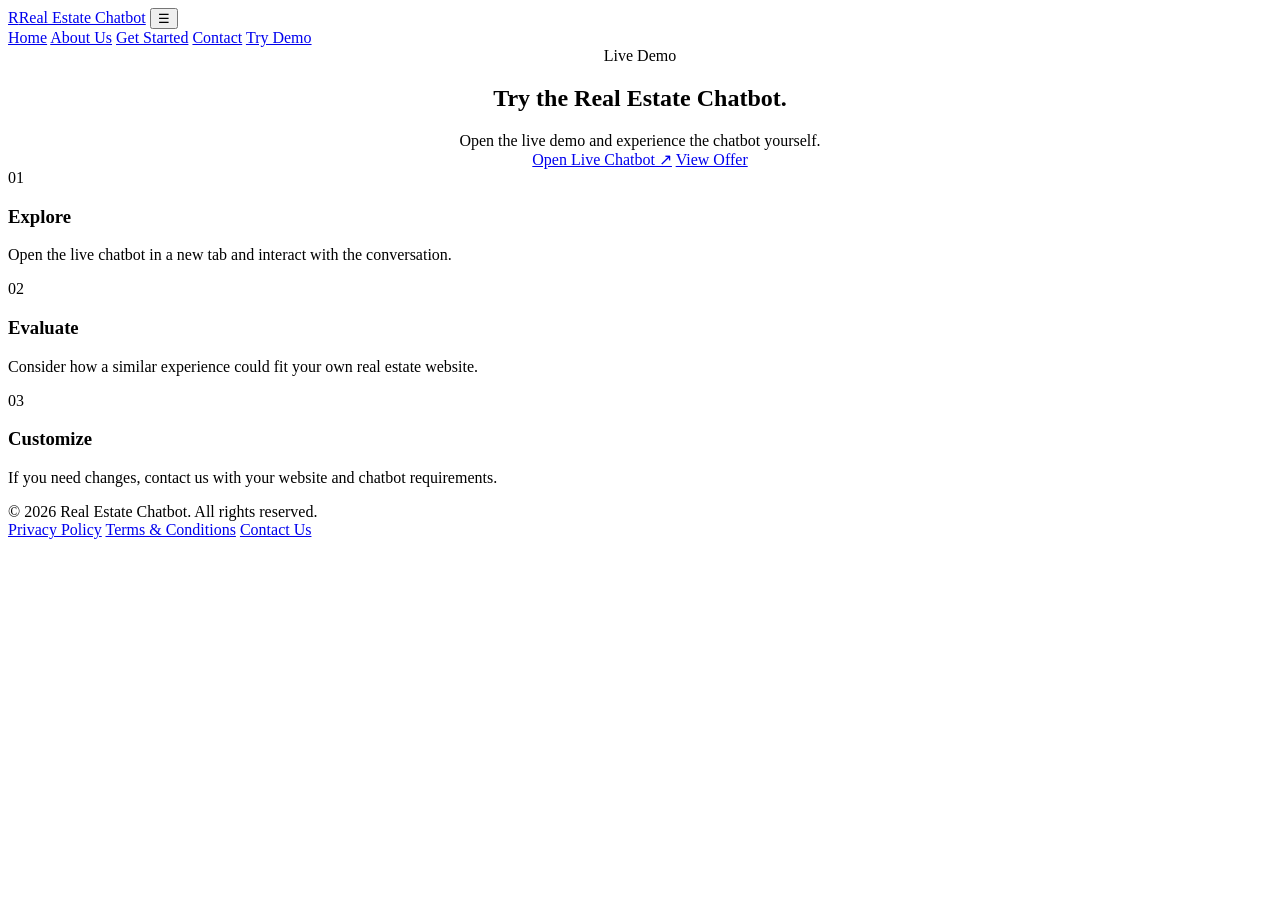
==== demo.html @ 0861ea69 "Add files via upload" ====
<!DOCTYPE html>
<html lang="en">
<head>
<meta charset="UTF-8">
<meta name="viewport" content="width=device-width, initial-scale=1.0">
<meta name="description" content="Real Estate Chatbot — interactive website chatbot solutions for real estate businesses.">
<title>Try Demo | Real Estate Chatbot</title>
<link rel="stylesheet" href="style.css">
</head>
<body>

<header class="navbar">
  <div class="container nav-inner">
    <a class="logo" href="index.html"><span class="logo-mark">R</span><span>Real Estate Chatbot</span></a>
    <button class="menu-btn" aria-label="Open navigation" onclick="toggleMenu()">☰</button>
    <nav class="nav-links" id="navLinks">
      <a class="" href="index.html">Home</a>
      <a class="" href="about.html">About Us</a>
      <a class="" href="sales.html">Get Started</a>
      <a class="" href="contact.html">Contact</a>
      <a class="nav-cta" href="demo.html">Try Demo</a>
    </nav>
  </div>
</header>


<main>
<section class="page-hero"><div class="container" style="text-align:center">
 <span class="eyebrow">Live Demo</span>
 <h1 style="margin-left:auto;margin-right:auto">Try the Real Estate Chatbot.</h1>
 <p style="margin:auto">Open the live demo and experience the chatbot yourself.</p>
 <div class="actions" style="justify-content:center">
  <a class="btn btn-primary" href="https://script.google.com/macros/s/AKfycbx9DxnQEvRQvDjsZqvw2F-pWsLsvAs5N7b-cck72aeVU1lw5n7c9qp4Ecl6Xw3pcSaKPQ/exec" target="_blank" rel="noopener">Open Live Chatbot ↗</a>
  <a class="btn btn-secondary" href="sales.html">View Offer</a>
 </div>
</div></section>
<section class="section"><div class="container">
 <div class="grid-3">
  <article class="card"><div class="icon">01</div><h3>Explore</h3><p>Open the live chatbot in a new tab and interact with the conversation.</p></article>
  <article class="card"><div class="icon">02</div><h3>Evaluate</h3><p>Consider how a similar experience could fit your own real estate website.</p></article>
  <article class="card"><div class="icon">03</div><h3>Customize</h3><p>If you need changes, contact us with your website and chatbot requirements.</p></article>
 </div>
</div></section>
</main>


<footer>
  <div class="container footer-inner">
    <div>© 2026 Real Estate Chatbot. All rights reserved.</div>
    <div class="footer-links">
      <a href="privacy.html">Privacy Policy</a>
      <a href="terms.html">Terms &amp; Conditions</a>
      <a href="contact.html">Contact Us</a>
    </div>
  </div>
</footer>
<script>
function toggleMenu(){document.getElementById('navLinks').classList.toggle('open')}
document.querySelectorAll('.nav-links a').forEach(a=>a.addEventListener('click',()=>document.getElementById('navLinks').classList.remove('open')));
</script>

</body>
</html>
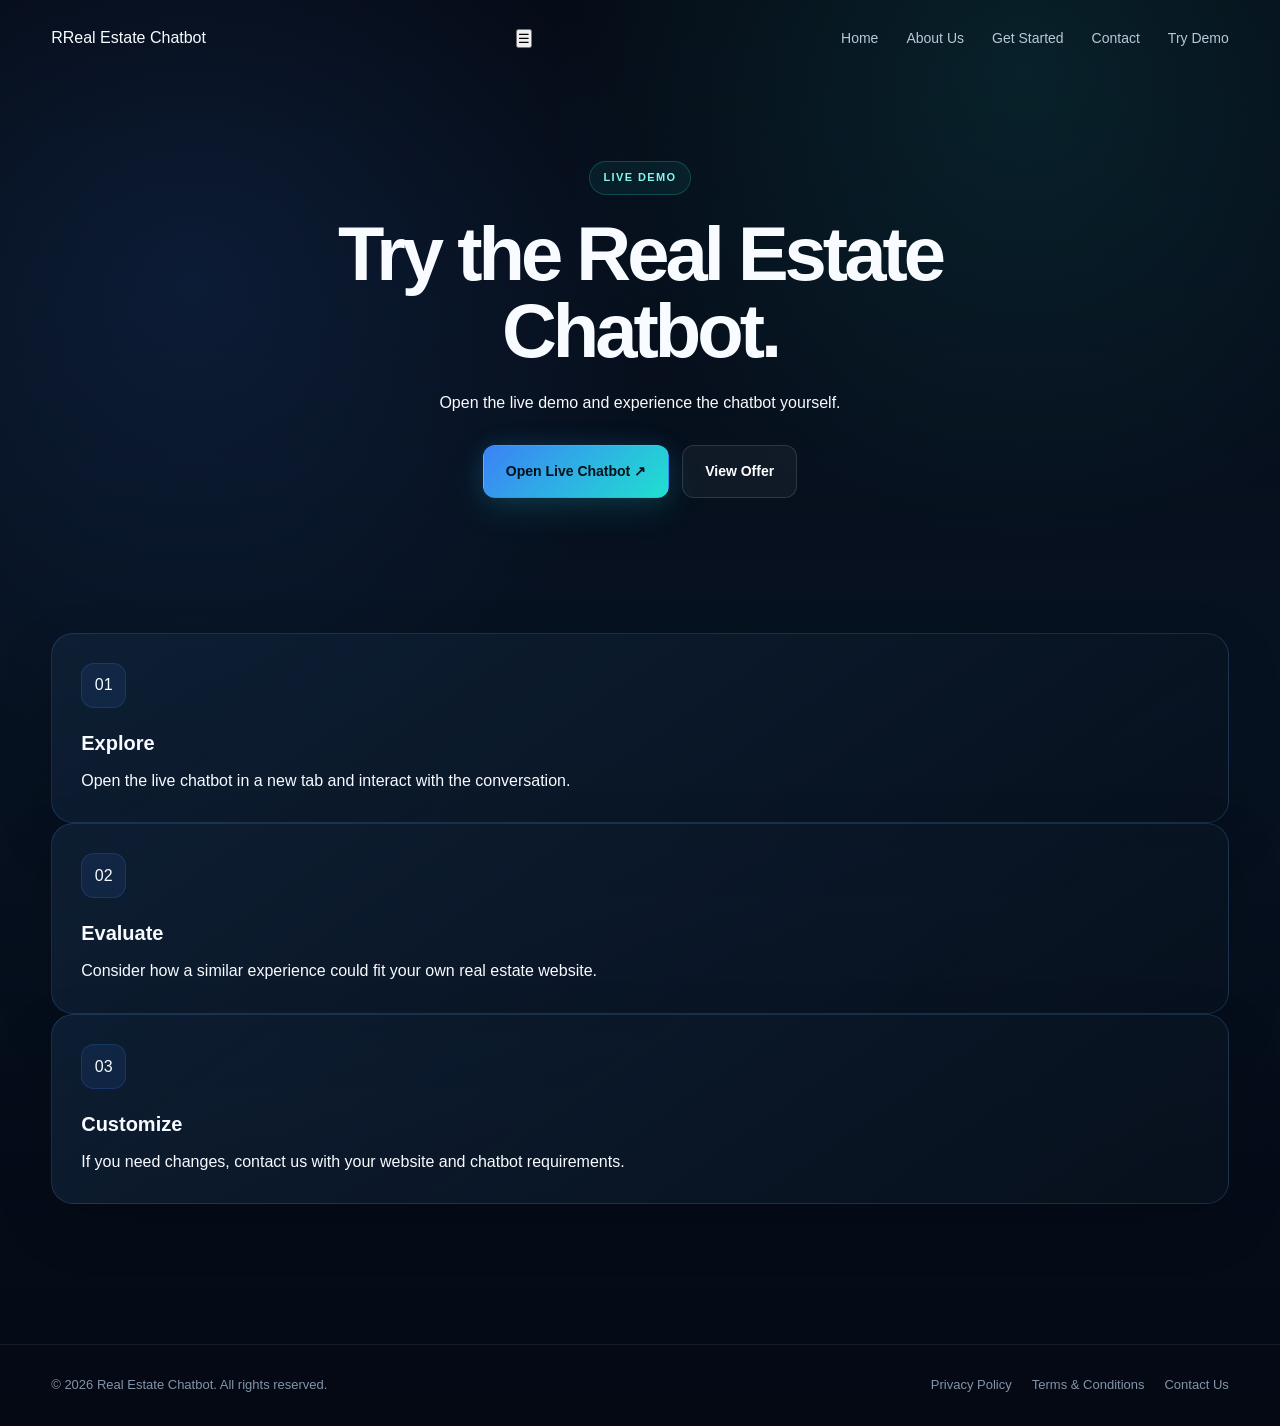
==== commit 8e9d929b: "Update demo.html" ====
--- a/demo.html
+++ b/demo.html
@@ -30,7 +30,7 @@
  <h1 style="margin-left:auto;margin-right:auto">Try the Real Estate Chatbot.</h1>
  <p style="margin:auto">Open the live demo and experience the chatbot yourself.</p>
  <div class="actions" style="justify-content:center">
-  <a class="btn btn-primary" href="https://script.google.com/macros/s/AKfycbx9DxnQEvRQvDjsZqvw2F-pWsLsvAs5N7b-cck72aeVU1lw5n7c9qp4Ecl6Xw3pcSaKPQ/exec" target="_blank" rel="noopener">Open Live Chatbot ↗</a>
+  <a class="btn btn-primary" href="index.html#lead-capture">Open Live Chatbot ↗</a>
   <a class="btn btn-secondary" href="sales.html">View Offer</a>
  </div>
 </div></section>
--- a/style.css
+++ b/style.css
@@ -0,0 +1,621 @@
+:root {
+    --bg: #050b16;
+    --bg-light: #081426;
+    --card: rgba(14, 29, 49, 0.78);
+    --card-border: rgba(95, 166, 255, 0.18);
+    --blue: #3b82f6;
+    --cyan: #20e0d0;
+    --white: #f8fbff;
+    --text: #d9e4f1;
+    --muted: #91a3b8;
+    --max: 1180px;
+}
+
+* {
+    box-sizing: border-box;
+    margin: 0;
+    padding: 0;
+}
+
+html {
+    scroll-behavior: smooth;
+}
+
+body {
+    background:
+        radial-gradient(circle at 80% 5%, rgba(32, 224, 208, 0.10), transparent 28%),
+        radial-gradient(circle at 15% 20%, rgba(59, 130, 246, 0.12), transparent 30%),
+        linear-gradient(180deg, #050b16 0%, #071221 50%, #040914 100%);
+    color: var(--white);
+    font-family: Inter, Arial, Helvetica, sans-serif;
+    line-height: 1.6;
+    min-height: 100vh;
+}
+
+a {
+    text-decoration: none;
+    color: inherit;
+}
+
+.container {
+    width: min(var(--max), 92%);
+    margin: auto;
+}
+
+/* =========================
+   NAVIGATION
+========================= */
+
+.nav {
+    position: sticky;
+    top: 0;
+    z-index: 1000;
+    background: rgba(4, 10, 20, 0.82);
+    backdrop-filter: blur(18px);
+    border-bottom: 1px solid rgba(255,255,255,0.07);
+}
+
+.nav-inner {
+    min-height: 76px;
+    display: flex;
+    align-items: center;
+    justify-content: space-between;
+    gap: 25px;
+}
+
+.brand {
+    font-size: 20px;
+    font-weight: 800;
+    letter-spacing: -0.5px;
+}
+
+.brand span {
+    color: var(--cyan);
+}
+
+.nav-links {
+    display: flex;
+    align-items: center;
+    gap: 28px;
+}
+
+.nav-links a {
+    color: #b9c7d8;
+    font-size: 14px;
+    transition: 0.25s ease;
+}
+
+.nav-links a:hover {
+    color: white;
+}
+
+.menu {
+    display: none;
+    border: 1px solid var(--card-border);
+    background: rgba(255,255,255,0.04);
+    color: white;
+    border-radius: 10px;
+    padding: 9px 12px;
+    font-size: 18px;
+    cursor: pointer;
+}
+
+/* =========================
+   BUTTONS
+========================= */
+
+.btn {
+    display: inline-flex;
+    align-items: center;
+    justify-content: center;
+    padding: 14px 22px;
+    border-radius: 12px;
+    font-weight: 750;
+    font-size: 14px;
+    transition: all 0.25s ease;
+    cursor: pointer;
+    border: 1px solid transparent;
+}
+
+.btn-primary {
+    color: #031018;
+    background: linear-gradient(
+        135deg,
+        #3b82f6,
+        #20e0d0
+    );
+    box-shadow:
+        0 10px 35px rgba(32, 224, 208, 0.15),
+        0 0 25px rgba(59, 130, 246, 0.12);
+}
+
+.btn-primary:hover {
+    transform: translateY(-3px);
+    box-shadow:
+        0 15px 40px rgba(32, 224, 208, 0.22);
+}
+
+.btn-secondary {
+    color: white;
+    background: rgba(255,255,255,0.045);
+    border-color: rgba(255,255,255,0.12);
+}
+
+.btn-secondary:hover {
+    background: rgba(255,255,255,0.08);
+    transform: translateY(-3px);
+}
+
+/* =========================
+   HERO
+========================= */
+
+.hero {
+    padding: 100px 0 90px;
+}
+
+.hero-grid {
+    display: grid;
+    grid-template-columns: 1.05fr 0.95fr;
+    gap: 65px;
+    align-items: center;
+}
+
+.eyebrow {
+    display: inline-flex;
+    align-items: center;
+    padding: 7px 13px;
+    border-radius: 50px;
+    background: rgba(32,224,208,0.07);
+    border: 1px solid rgba(32,224,208,0.22);
+    color: #83f7ed;
+    font-size: 11px;
+    font-weight: 800;
+    letter-spacing: 1.4px;
+    text-transform: uppercase;
+}
+
+h1 {
+    margin: 20px 0;
+    font-size: clamp(45px, 6vw, 76px);
+    line-height: 1.02;
+    letter-spacing: -4px;
+    max-width: 750px;
+}
+
+.lead {
+    max-width: 650px;
+    color: var(--muted);
+    font-size: 19px;
+    line-height: 1.7;
+}
+
+.actions {
+    display: flex;
+    flex-wrap: wrap;
+    gap: 13px;
+    margin-top: 30px;
+}
+
+/* =========================
+   CHATBOT VISUAL
+========================= */
+
+.visual {
+    padding: 15px;
+    border-radius: 28px;
+    background:
+        linear-gradient(
+            145deg,
+            rgba(20, 45, 75, 0.85),
+            rgba(6, 15, 27, 0.96)
+        );
+    border: 1px solid rgba(97,174,255,0.2);
+    box-shadow:
+        0 35px 90px rgba(0,0,0,0.45),
+        0 0 60px rgba(32,224,208,0.05);
+}
+
+.window {
+    background: #07121f;
+    border: 1px solid rgba(255,255,255,0.08);
+    border-radius: 20px;
+    overflow: hidden;
+}
+
+.window-top {
+    height: 44px;
+    display: flex;
+    align-items: center;
+    gap: 7px;
+    padding: 0 15px;
+    border-bottom: 1px solid rgba(255,255,255,0.07);
+    color: #73859b;
+    font-size: 11px;
+}
+
+.dot {
+    width: 8px;
+    height: 8px;
+    border-radius: 50%;
+    background: #52667e;
+}
+
+.chat {
+    padding: 22px;
+}
+
+.chat-head {
+    display: flex;
+    justify-content: space-between;
+    align-items: center;
+    margin-bottom: 22px;
+}
+
+.online {
+    color: var(--cyan);
+    font-size: 11px;
+}
+
+.bubble {
+    max-width: 82%;
+    padding: 13px 15px;
+    margin: 11px 0;
+    border-radius: 15px;
+    font-size: 13px;
+}
+
+.bot {
+    background: #10243a;
+    border: 1px solid rgba(92,168,255,0.12);
+    color: #d9e8f7;
+}
+
+.user {
+    margin-left: auto;
+    color: #04121a;
+    background: linear-gradient(
+        135deg,
+        #3b82f6,
+        #20e0d0
+    );
+}
+
+.input {
+    margin-top: 20px;
+    padding: 12px;
+    border-radius: 11px;
+    border: 1px solid rgba(255,255,255,0.08);
+    color: #63778d;
+    font-size: 12px;
+}
+
+/* =========================
+   SECTIONS
+========================= */
+
+.section {
+    padding: 90px 0;
+}
+
+.section-head {
+    max-width: 720px;
+    margin-bottom: 40px;
+}
+
+.section h2 {
+    font-size: clamp(32px, 4vw, 48px);
+    line-height: 1.1;
+    letter-spacing: -2px;
+    margin-bottom: 14px;
+}
+
+.muted {
+    color: var(--muted);
+}
+
+/* =========================
+   CARDS
+========================= */
+
+.grid3 {
+    display: grid;
+    grid-template-columns: repeat(3, 1fr);
+    gap: 20px;
+}
+
+.grid2 {
+    display: grid;
+    grid-template-columns: repeat(2, 1fr);
+    gap: 20px;
+}
+
+.card {
+    padding: 29px;
+    border-radius: 22px;
+    background:
+        linear-gradient(
+            145deg,
+            rgba(16,34,56,0.78),
+            rgba(8,18,31,0.72)
+        );
+    border: 1px solid var(--card-border);
+    box-shadow: 0 20px 55px rgba(0,0,0,0.15);
+    transition: 0.25s ease;
+}
+
+.card:hover {
+    transform: translateY(-5px);
+    border-color: rgba(53,224,208,0.28);
+}
+
+.card h3 {
+    margin-bottom: 9px;
+    font-size: 20px;
+}
+
+.icon {
+    width: 45px;
+    height: 45px;
+    display: grid;
+    place-items: center;
+    border-radius: 13px;
+    background: rgba(59,130,246,0.1);
+    border: 1px solid rgba(59,130,246,0.2);
+    margin-bottom: 19px;
+}
+
+/* =========================
+   STEPS
+========================= */
+
+.steps {
+    counter-reset: step;
+    display: grid;
+    gap: 17px;
+}
+
+.step {
+    position: relative;
+    padding-left: 75px;
+}
+
+.step:before {
+    counter-increment: step;
+    content: counter(step);
+    position: absolute;
+    left: 25px;
+    top: 28px;
+    width: 38px;
+    height: 38px;
+    border-radius: 12px;
+    display: grid;
+    place-items: center;
+    background: linear-gradient(
+        135deg,
+        #3b82f6,
+        #20e0d0
+    );
+    color: #031018;
+    font-weight: 900;
+}
+
+/* =========================
+   PAGE HERO
+========================= */
+
+.page-hero {
+    padding: 85px 0 45px;
+}
+
+.page-hero h1 {
+    max-width: 850px;
+}
+
+.narrow {
+    max-width: 800px;
+}
+
+/* =========================
+   OFFER
+========================= */
+
+.offer {
+    display: grid;
+    grid-template-columns: 1fr 1fr;
+    gap: 45px;
+    align-items: center;
+}
+
+.price {
+    margin: 15px 0;
+    font-size: 64px;
+    font-weight: 900;
+    letter-spacing: -4px;
+}
+
+.price small {
+    font-size: 15px;
+    font-weight: 500;
+    color: var(--muted);
+    letter-spacing: 0;
+}
+
+.checklist {
+    list-style: none;
+    padding: 0;
+}
+
+.checklist li {
+    margin: 13px 0;
+    color: #dce8f4;
+}
+
+.checklist li::before {
+    content: "✓";
+    color: var(--cyan);
+    font-weight: 900;
+    margin-right: 10px;
+}
+
+/* =========================
+   CTA
+========================= */
+
+.cta {
+    padding: 50px;
+    border-radius: 28px;
+    background:
+        radial-gradient(
+            circle at 80% 20%,
+            rgba(32,224,208,0.13),
+            transparent 30%
+        ),
+        linear-gradient(
+            135deg,
+            rgba(59,130,246,0.13),
+            rgba(32,224,208,0.06)
+        );
+    border: 1px solid var(--card-border);
+}
+
+/* =========================
+   LEGAL
+========================= */
+
+.legal h2 {
+    margin-top: 38px;
+    margin-bottom: 12px;
+    font-size: 26px;
+}
+
+.legal p,
+.legal li {
+    color: #b7c5d6;
+    margin-bottom: 14px;
+}
+
+/* =========================
+   FOOTER
+========================= */
+
+footer {
+    margin-top: 50px;
+    padding: 30px 0;
+    border-top: 1px solid rgba(255,255,255,0.07);
+    color: #8294a8;
+    font-size: 13px;
+}
+
+.footer-inner {
+    display: flex;
+    justify-content: space-between;
+    align-items: center;
+    gap: 20px;
+}
+
+.footer-links {
+    display: flex;
+    flex-wrap: wrap;
+    gap: 20px;
+}
+
+.footer-links a:hover {
+    color: white;
+}
+
+/* =========================
+   MOBILE
+========================= */
+
+@media (max-width: 850px) {
+
+    .nav-links {
+        display: none;
+        position: absolute;
+        left: 0;
+        right: 0;
+        top: 76px;
+        padding: 22px;
+        background: #07111f;
+        border-bottom: 1px solid rgba(255,255,255,0.08);
+        flex-direction: column;
+        align-items: flex-start;
+        gap: 18px;
+    }
+
+    .nav-links.open {
+        display: flex;
+    }
+
+    .menu {
+        display: block;
+    }
+
+    .hero {
+        padding: 65px 0;
+    }
+
+    .hero-grid,
+    .offer,
+    .grid2 {
+        grid-template-columns: 1fr;
+    }
+
+    .grid3 {
+        grid-template-columns: 1fr;
+    }
+
+    h1 {
+        font-size: clamp(42px, 12vw, 60px);
+        letter-spacing: -2.5px;
+    }
+
+    .lead {
+        font-size: 17px;
+    }
+
+    .section {
+        padding: 65px 0;
+    }
+
+    .page-hero {
+        padding: 60px 0 30px;
+    }
+
+    .cta {
+        padding: 30px;
+    }
+
+    .price {
+        font-size: 52px;
+    }
+
+    .footer-inner {
+        flex-direction: column;
+        align-items: flex-start;
+    }
+}
+
+@media (max-width: 480px) {
+
+    .container {
+        width: 90%;
+    }
+
+    .btn {
+        width: 100%;
+    }
+
+    .actions {
+        width: 100%;
+    }
+
+    .visual {
+        padding: 8px;
+    }
+
+    .chat {
+        padding: 16px;
+    }
+}
